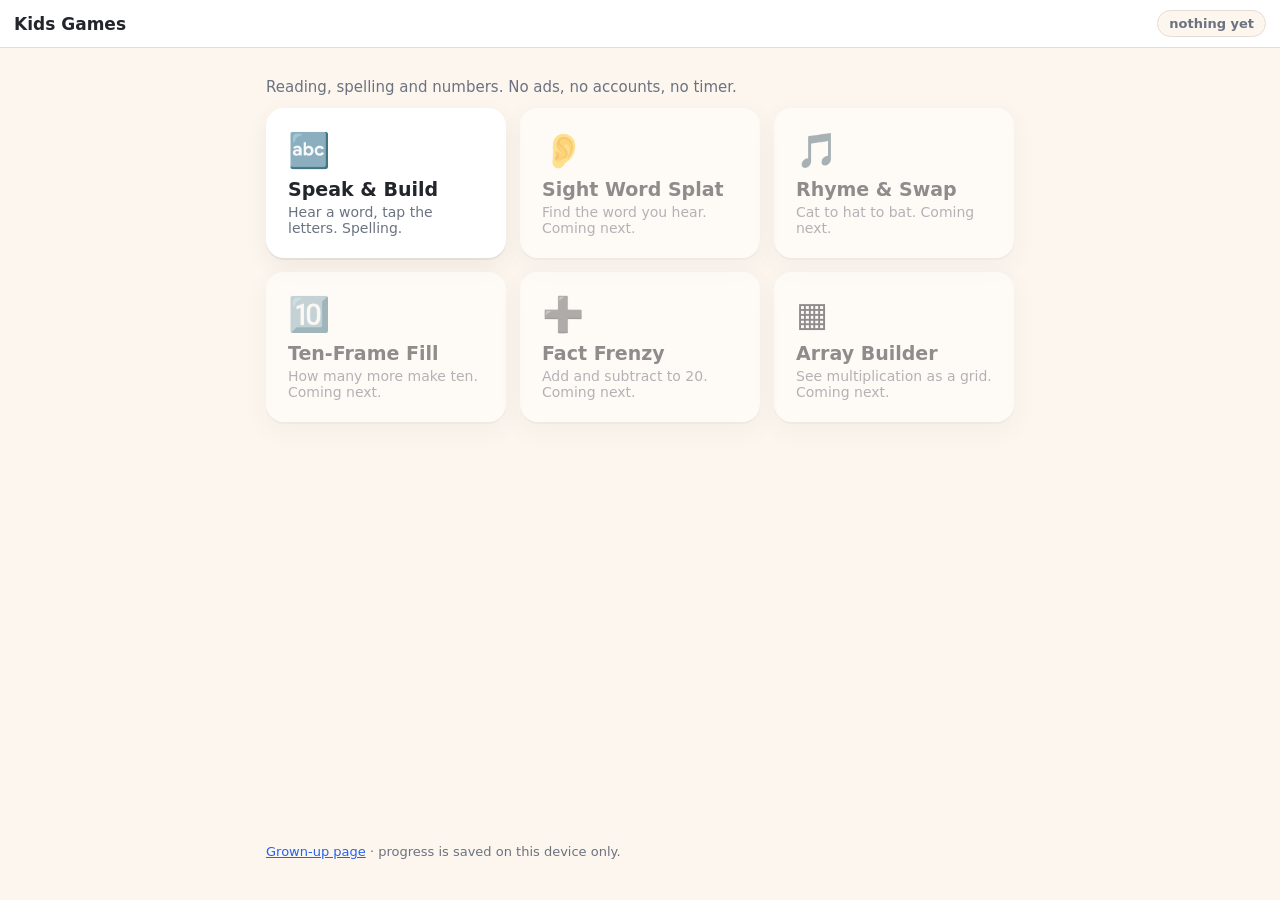
==== index.html @ 1780ec0a "Version the shared assets and keep the headless tests in dev/" ====
<!DOCTYPE html>
<html lang="en">
<head>
<meta charset="utf-8">
<meta name="viewport" content="width=device-width, initial-scale=1, viewport-fit=cover">
<meta name="theme-color" content="#fdf6ee">
<title>Kids Games</title>
<link rel="stylesheet" href="shared/style.css?v=1">
</head>
<body>
<div class="bar">
  <span class="title">Kids Games</span>
  <span class="badge" id="progressBadge">—</span>
</div>

<div class="wrap">
  <p style="color:var(--ink-soft);font-size:15px;margin:14px 0 4px">
    Reading, spelling and numbers. No ads, no accounts, no timer.
  </p>

  <div class="hub-grid">
    <a class="game-card" href="games/speak-build/index.html">
      <span class="emoji">🔤</span>
      <span class="name">Speak &amp; Build</span>
      <span class="sub">Hear a word, tap the letters. Spelling.</span>
    </a>

    <div class="game-card soon">
      <span class="emoji">👂</span>
      <span class="name">Sight Word Splat</span>
      <span class="sub">Find the word you hear. Coming next.</span>
    </div>

    <div class="game-card soon">
      <span class="emoji">🎵</span>
      <span class="name">Rhyme &amp; Swap</span>
      <span class="sub">Cat to hat to bat. Coming next.</span>
    </div>

    <div class="game-card soon">
      <span class="emoji">🔟</span>
      <span class="name">Ten-Frame Fill</span>
      <span class="sub">How many more make ten. Coming next.</span>
    </div>

    <div class="game-card soon">
      <span class="emoji">➕</span>
      <span class="name">Fact Frenzy</span>
      <span class="sub">Add and subtract to 20. Coming next.</span>
    </div>

    <div class="game-card soon">
      <span class="emoji">▦</span>
      <span class="name">Array Builder</span>
      <span class="sub">See multiplication as a grid. Coming next.</span>
    </div>
  </div>

  <p style="margin-top:auto;font-size:13px;color:var(--ink-soft);padding:12px 0">
    <a href="grown-up.html">Grown-up page</a> · progress is saved on this device only.
  </p>
</div>

<script src="shared/learn.js?v=1"></script>
<script>
(function () {
  var decks = Learn.decks();
  var total = 0, mastered = 0;
  decks.forEach(function (d) {
    var s = Learn.stats(d, null);
    total += s.total;
    mastered += s.mastered;
  });
  document.getElementById('progressBadge').textContent =
    total ? mastered + ' of ' + total + ' mastered' : 'nothing yet';
})();
</script>
</body>
</html>
---- shared/style.css ----
/* Shared look and feel. Big targets, high contrast, no motion that can't be
 * turned off. Everything sized for a tablet held by a 6-year-old. */
:root {
  --bg: #fdf6ee;
  --card: #ffffff;
  --ink: #22262b;
  --ink-soft: #6b7280;
  --line: #e6ddd2;
  --accent: #f97316;
  --accent-soft: #ffe4cc;
  --good: #16a34a;
  --good-soft: #dcfce7;
  --bad: #dc2626;
  --bad-soft: #fee2e2;
  --blue: #2563eb;
  --radius: 18px;
  --tap: 64px;
  --shadow: 0 2px 0 rgba(0, 0, 0, 0.06), 0 8px 24px rgba(0, 0, 0, 0.06);
}

* { box-sizing: border-box; }

html, body {
  margin: 0;
  padding: 0;
  background: var(--bg);
  color: var(--ink);
  font-family: ui-rounded, "SF Pro Rounded", "Segoe UI", Roboto, system-ui, -apple-system, sans-serif;
  -webkit-text-size-adjust: 100%;
  -webkit-tap-highlight-color: transparent;
}

body {
  min-height: 100vh;
  display: flex;
  flex-direction: column;
}

a { color: var(--blue); }

.wrap {
  width: 100%;
  max-width: 780px;
  margin: 0 auto;
  padding: 16px;
  flex: 1;
  display: flex;
  flex-direction: column;
}

/* ---- top bar ---- */
.bar {
  display: flex;
  align-items: center;
  gap: 10px;
  padding: 10px 14px;
  background: var(--card);
  border-bottom: 1px solid var(--line);
}
.bar .back {
  text-decoration: none;
  font-size: 28px;
  line-height: 1;
  color: var(--ink);
  padding: 4px 10px;
  border-radius: 12px;
}
.bar .back:active { background: var(--accent-soft); }
.bar .title { font-weight: 800; font-size: 17px; flex: 1; }
.bar .badge {
  font-size: 13px;
  font-weight: 700;
  color: var(--ink-soft);
  background: var(--bg);
  border: 1px solid var(--line);
  padding: 5px 11px;
  border-radius: 999px;
}

/* ---- progress dots ---- */
.dots { display: flex; gap: 6px; justify-content: center; padding: 12px 0 4px; }
.dots i {
  width: 12px; height: 12px; border-radius: 50%;
  background: var(--line);
  display: block;
}
.dots i.on { background: var(--accent); }
.dots i.good { background: var(--good); }
.dots i.bad { background: var(--bad); }

/* ---- buttons ---- */
button, .btn {
  font: inherit;
  border: 0;
  border-radius: var(--radius);
  background: var(--card);
  color: var(--ink);
  box-shadow: var(--shadow);
  cursor: pointer;
  touch-action: manipulation;
}

.big-btn {
  min-height: var(--tap);
  padding: 16px 28px;
  font-size: 20px;
  font-weight: 800;
}
.primary { background: var(--accent); color: #fff; }
.ghost { background: transparent; box-shadow: none; border: 2px solid var(--line); }
button:active { transform: translateY(1px); }
button:disabled { opacity: 0.45; }

/* ---- spoken prompt ---- */
.say-row { display: flex; gap: 12px; justify-content: center; align-items: center; padding: 10px 0 2px; }
.say-btn {
  min-height: 84px;
  min-width: 84px;
  font-size: 40px;
  background: var(--accent);
  color: #fff;
  border-radius: 50%;
  box-shadow: 0 6px 0 #c2410c;
}
.say-btn:active { transform: translateY(3px); box-shadow: 0 3px 0 #c2410c; }
.say-note { font-size: 15px; color: var(--ink-soft); text-align: center; }

main { margin: auto 0; }

/* ---- word slots ---- */
.slots {
  display: flex;
  gap: 10px;
  justify-content: center;
  flex-wrap: wrap;
  min-height: 90px;
  align-items: center;
  margin: 14px 0;
}
.slot {
  width: 62px; height: 76px;
  border-radius: 14px;
  border: 3px dashed var(--line);
  display: flex; align-items: center; justify-content: center;
  font-size: 38px; font-weight: 800;
  background: var(--card);
  text-transform: lowercase;
}
.slot.filled { border-style: solid; border-color: var(--accent); background: var(--accent-soft); }
.slot.good { border-color: var(--good); background: var(--good-soft); color: var(--good); }
.slot.bad { border-color: var(--bad); background: var(--bad-soft); color: var(--bad); }

/* ---- letter tiles ---- */
.tiles {
  display: flex;
  flex-wrap: wrap;
  gap: 10px;
  justify-content: center;
  padding: 8px 0 4px;
}
.tile {
  width: var(--tap); height: var(--tap);
  min-width: var(--tap);
  font-size: 30px;
  font-weight: 800;
  border-radius: 14px;
  background: var(--card);
  border: 2px solid var(--line);
  box-shadow: 0 3px 0 var(--line);
  display: flex; align-items: center; justify-content: center;
  text-transform: lowercase;
}
.tile:active { transform: translateY(2px); box-shadow: 0 1px 0 var(--line); }
.tile.used { opacity: 0.25; pointer-events: none; }

/* ---- feedback ---- */
.feedback {
  min-height: 42px;
  text-align: center;
  font-size: 22px;
  font-weight: 800;
  padding: 6px 0;
}
.feedback.good { color: var(--good); }
.feedback.bad { color: var(--bad); }

.shake { animation: shake 0.32s; }
@keyframes shake {
  0%, 100% { transform: translateX(0); }
  25% { transform: translateX(-7px); }
  75% { transform: translateX(7px); }
}
.pop { animation: pop 0.3s; }
@keyframes pop {
  0% { transform: scale(1); }
  45% { transform: scale(1.12); }
  100% { transform: scale(1); }
}

/* ---- toast ---- */
.toast {
  position: fixed;
  left: 50%;
  bottom: 26px;
  transform: translateX(-50%) translateY(20px);
  background: var(--ink);
  color: #fff;
  font-weight: 800;
  padding: 12px 20px;
  border-radius: 999px;
  opacity: 0;
  transition: opacity 0.2s, transform 0.2s;
  pointer-events: none;
  z-index: 50;
}
.toast.show { opacity: 1; transform: translateX(-50%) translateY(0); }

/* ---- summary card ---- */
.card {
  background: var(--card);
  border-radius: var(--radius);
  box-shadow: var(--shadow);
  padding: 22px;
}
.card h2 { margin: 0 0 6px; font-size: 24px; }
.card p { margin: 0 0 14px; color: var(--ink-soft); }
.stat-row { display: flex; gap: 14px; flex-wrap: wrap; margin: 16px 0; }
.stat {
  flex: 1 1 120px;
  background: var(--bg);
  border-radius: 14px;
  padding: 14px;
  text-align: center;
}
.stat b { display: block; font-size: 30px; }
.stat span { font-size: 13px; color: var(--ink-soft); font-weight: 700; text-transform: uppercase; letter-spacing: 0.04em; }

.hidden { display: none !important; }

/* ---- hub grid ---- */
.hub-grid {
  display: grid;
  grid-template-columns: repeat(auto-fill, minmax(210px, 1fr));
  gap: 14px;
  padding: 8px 0 24px;
}
.game-card {
  display: block;
  text-decoration: none;
  color: var(--ink);
  background: var(--card);
  border-radius: var(--radius);
  box-shadow: var(--shadow);
  padding: 20px;
  min-height: 130px;
  border: 2px solid transparent;
}
.game-card .emoji { font-size: 34px; display: block; margin-bottom: 8px; }
.game-card .name { font-weight: 800; font-size: 19px; display: block; }
.game-card .sub { font-size: 14px; color: var(--ink-soft); display: block; margin-top: 4px; }
.game-card:active { border-color: var(--accent); }
.game-card.soon { opacity: 0.5; pointer-events: none; }

@media (max-width: 420px) {
  .slot { width: 50px; height: 64px; font-size: 30px; }
  .tile { width: 58px; height: 58px; min-width: 58px; font-size: 26px; }
  .say-btn { min-height: 72px; min-width: 72px; font-size: 34px; }
}

@media (prefers-reduced-motion: reduce) {
  * { animation: none !important; transition: none !important; }
}
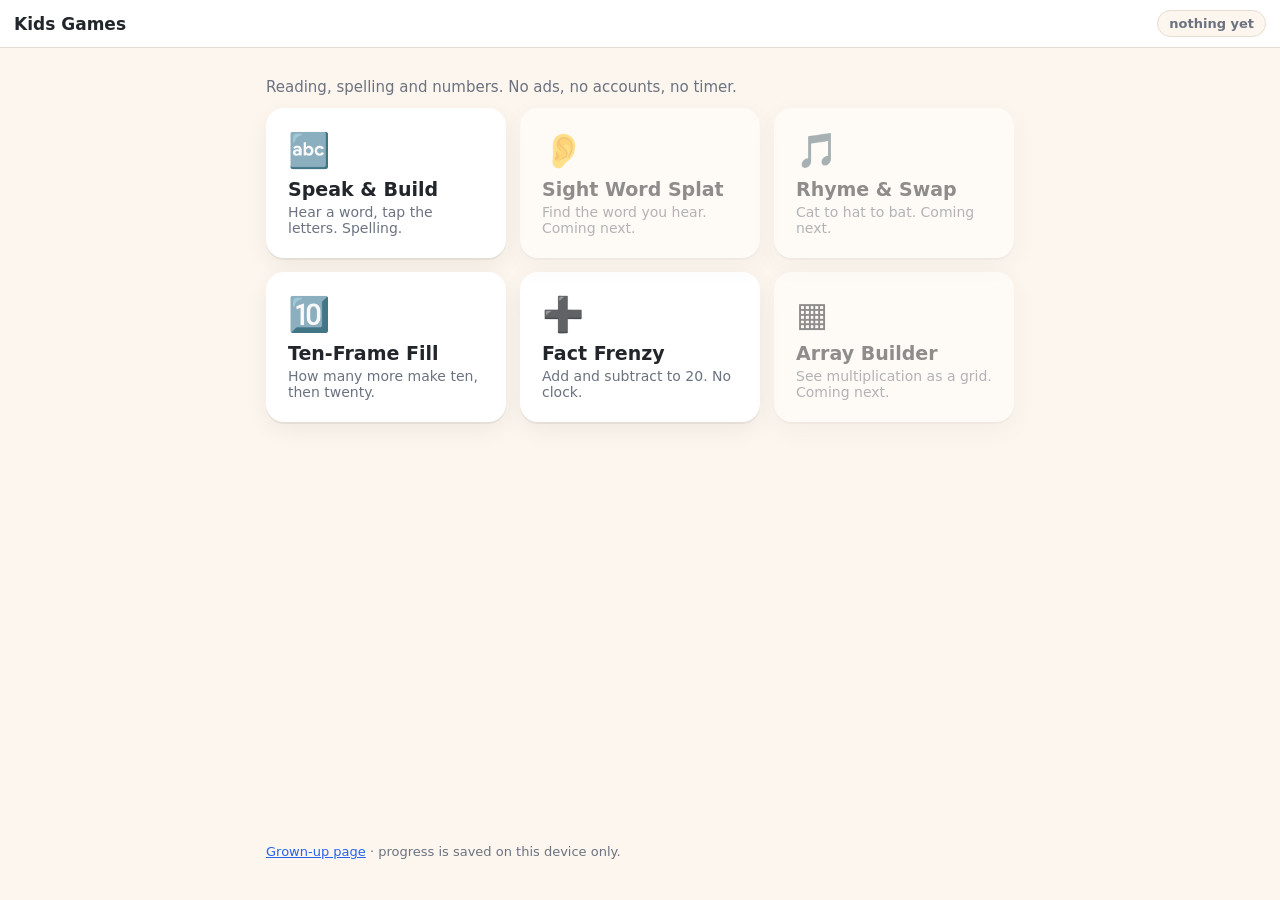
==== commit 09bad49a: "Add Ten-Frame Fill and Fact Frenzy Ten-Frame Fill: count the empty boxes in a ten-frame, tap how man" ====
--- a/index.html
+++ b/index.html
@@ -5,7 +5,7 @@
 <meta name="viewport" content="width=device-width, initial-scale=1, viewport-fit=cover">
 <meta name="theme-color" content="#fdf6ee">
 <title>Kids Games</title>
-<link rel="stylesheet" href="shared/style.css?v=1">
+<link rel="stylesheet" href="shared/style.css?v=3">
 </head>
 <body>
 <div class="bar">
@@ -37,17 +37,17 @@
       <span class="sub">Cat to hat to bat. Coming next.</span>
     </div>
 
-    <div class="game-card soon">
+    <a class="game-card" href="games/ten-frame/index.html">
       <span class="emoji">🔟</span>
       <span class="name">Ten-Frame Fill</span>
-      <span class="sub">How many more make ten. Coming next.</span>
-    </div>
+      <span class="sub">How many more make ten, then twenty.</span>
+    </a>
 
-    <div class="game-card soon">
+    <a class="game-card" href="games/fact-frenzy/index.html">
       <span class="emoji">➕</span>
       <span class="name">Fact Frenzy</span>
-      <span class="sub">Add and subtract to 20. Coming next.</span>
-    </div>
+      <span class="sub">Add and subtract to 20. No clock.</span>
+    </a>
 
     <div class="game-card soon">
       <span class="emoji">▦</span>
@@ -61,18 +61,18 @@
   </p>
 </div>
 
-<script src="shared/learn.js?v=1"></script>
+<script src="shared/learn.js?v=2"></script>
 <script>
 (function () {
   var decks = Learn.decks();
-  var total = 0, mastered = 0;
+  var practiced = 0, mastered = 0;
   decks.forEach(function (d) {
     var s = Learn.stats(d, null);
-    total += s.total;
+    practiced += s.mastered + s.learning;
     mastered += s.mastered;
   });
   document.getElementById('progressBadge').textContent =
-    total ? mastered + ' of ' + total + ' mastered' : 'nothing yet';
+    practiced ? mastered + ' mastered · ' + practiced + ' practiced' : 'nothing yet';
 })();
 </script>
 </body>
--- a/shared/style.css
+++ b/shared/style.css
@@ -197,6 +197,89 @@
   100% { transform: scale(1); }
 }
 
+/* ---- maths: ten frames ---- */
+.prompt {
+  text-align: center;
+  font-size: 20px;
+  font-weight: 800;
+  color: var(--ink-soft);
+  margin: 10px 0 2px;
+}
+.frames { display: flex; gap: 16px; justify-content: center; flex-wrap: wrap; margin: 10px 0 4px; }
+.frame {
+  display: grid;
+  grid-template-columns: repeat(5, 1fr);
+  gap: 6px;
+  background: var(--card);
+  border: 3px solid #ddd2c4;
+  border-radius: 16px;
+  padding: 8px;
+  box-shadow: var(--shadow);
+}
+.cell {
+  width: 44px;
+  height: 44px;
+  border-radius: 9px;
+  border: 2px solid var(--line);
+  background: var(--bg);
+}
+.cell.on { background: var(--blue); border-color: #1d4ed8; }
+.cell.added { background: var(--accent); border-color: #c2410c; }
+
+/* ---- maths: answers ---- */
+.choices { display: grid; gap: 10px; margin-top: 6px; }
+.choices.two { grid-template-columns: repeat(2, 1fr); }
+.choices.numbers { grid-template-columns: repeat(4, 1fr); }
+.choice {
+  min-height: 70px;
+  font-size: 30px;
+  font-weight: 900;
+  border-radius: 16px;
+  background: var(--card);
+  border: 2px solid var(--line);
+  box-shadow: 0 3px 0 var(--line);
+}
+.choices.numbers .choice { min-height: 58px; font-size: 26px; border-radius: 14px; }
+.choice.good { border-color: var(--good); background: var(--good-soft); color: var(--good); }
+.choice.bad { border-color: var(--bad); background: var(--bad-soft); color: var(--bad); }
+.choice:disabled { opacity: 0.55; }
+
+.equation {
+  text-align: center;
+  font-size: clamp(34px, 11vw, 56px);
+  font-weight: 900;
+  letter-spacing: 1px;
+  margin: 14px 0 6px;
+}
+.counters {
+  display: flex;
+  gap: 18px;
+  justify-content: center;
+  flex-wrap: wrap;
+  min-height: 56px;
+  margin: 4px 0 6px;
+}
+.dots-row { display: grid; grid-template-columns: repeat(5, auto); gap: 5px; align-content: start; }
+.pip { width: 16px; height: 16px; border-radius: 50%; background: var(--blue); display: block; }
+.pip.accent { background: var(--accent); }
+.pip.gone { background: var(--line); }
+
+@media (max-width: 420px) {
+  .cell { width: 34px; height: 34px; border-radius: 7px; }
+  .frame { gap: 5px; padding: 6px; }
+  .choice { min-height: 62px; }
+}
+
+/* ---- confetti ---- */
+.confetti-canvas {
+  position: fixed;
+  inset: 0;
+  width: 100%;
+  height: 100%;
+  pointer-events: none;
+  z-index: 60;
+}
+
 /* ---- toast ---- */
 .toast {
   position: fixed;
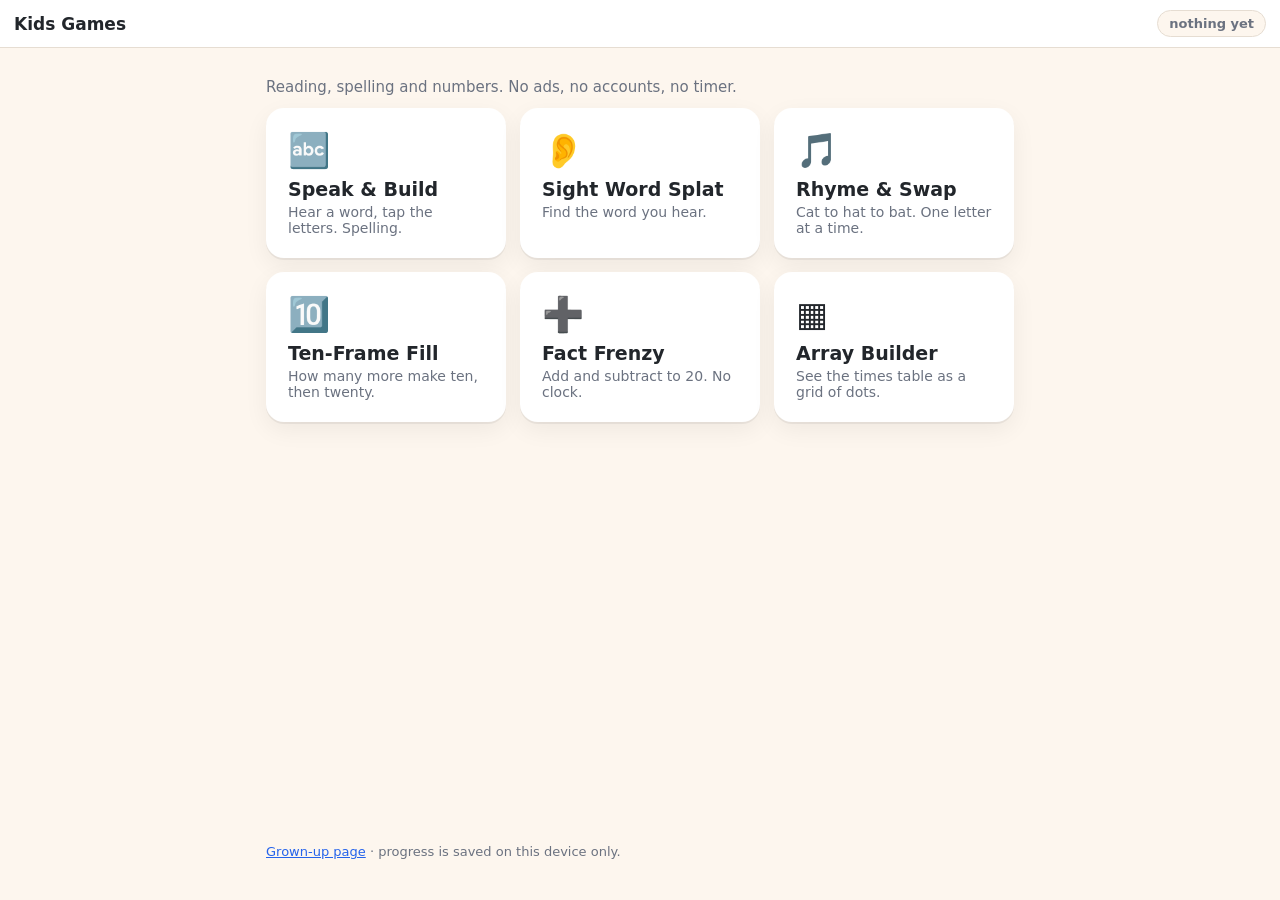
==== commit e6f47745: "Add the last three games: sight words, rhyme swap, array builder - Sight Word Splat: hear a word, ta" ====
--- a/index.html
+++ b/index.html
@@ -5,7 +5,7 @@
 <meta name="viewport" content="width=device-width, initial-scale=1, viewport-fit=cover">
 <meta name="theme-color" content="#fdf6ee">
 <title>Kids Games</title>
-<link rel="stylesheet" href="shared/style.css?v=3">
+<link rel="stylesheet" href="shared/style.css?v=4">
 </head>
 <body>
 <div class="bar">
@@ -25,17 +25,17 @@
       <span class="sub">Hear a word, tap the letters. Spelling.</span>
     </a>
 
-    <div class="game-card soon">
+    <a class="game-card" href="games/sight-word-splat/index.html">
       <span class="emoji">👂</span>
       <span class="name">Sight Word Splat</span>
-      <span class="sub">Find the word you hear. Coming next.</span>
-    </div>
+      <span class="sub">Find the word you hear.</span>
+    </a>
 
-    <div class="game-card soon">
+    <a class="game-card" href="games/rhyme-swap/index.html">
       <span class="emoji">🎵</span>
       <span class="name">Rhyme &amp; Swap</span>
-      <span class="sub">Cat to hat to bat. Coming next.</span>
-    </div>
+      <span class="sub">Cat to hat to bat. One letter at a time.</span>
+    </a>
 
     <a class="game-card" href="games/ten-frame/index.html">
       <span class="emoji">🔟</span>
@@ -49,11 +49,11 @@
       <span class="sub">Add and subtract to 20. No clock.</span>
     </a>
 
-    <div class="game-card soon">
+    <a class="game-card" href="games/array-builder/index.html">
       <span class="emoji">▦</span>
       <span class="name">Array Builder</span>
-      <span class="sub">See multiplication as a grid. Coming next.</span>
-    </div>
+      <span class="sub">See the times table as a grid of dots.</span>
+    </a>
   </div>
 
   <p style="margin-top:auto;font-size:13px;color:var(--ink-soft);padding:12px 0">
--- a/shared/style.css
+++ b/shared/style.css
@@ -270,6 +270,71 @@
   .choice { min-height: 62px; }
 }
 
+/* ---- sight words ---- */
+.word-grid {
+  display: grid;
+  grid-template-columns: repeat(2, 1fr);
+  gap: 12px;
+  margin: 8px 0 4px;
+}
+.word-tile {
+  min-height: 72px;
+  font-size: 26px;
+  font-weight: 800;
+  border-radius: 16px;
+  background: var(--card);
+  border: 2px solid var(--line);
+  box-shadow: 0 3px 0 var(--line);
+  text-transform: lowercase;
+  letter-spacing: 0.02em;
+}
+.word-tile.long { font-size: 21px; }
+.word-tile.good { border-color: var(--good); background: var(--good-soft); color: var(--good); }
+.word-tile.bad { border-color: var(--bad); background: var(--bad-soft); color: var(--bad); }
+.word-tile:disabled { opacity: 0.55; }
+
+/* ---- rhyme & swap ---- */
+.slot.blank {
+  border-color: var(--accent);
+  border-style: dashed;
+  background: var(--accent-soft);
+}
+.slot.given {
+  border-style: solid;
+  border-color: var(--line);
+  color: var(--ink-soft);
+  background: var(--bg);
+}
+.choices.rhyme { grid-template-columns: repeat(4, 1fr); }
+.choice.letter {
+  min-height: 74px;
+  font-size: 34px;
+  text-transform: lowercase;
+}
+
+/* ---- arrays ---- */
+.array {
+  display: flex;
+  flex-direction: column;
+  gap: 4px;
+  align-items: center;
+  margin: 6px 0 8px;
+}
+.arr-row { display: flex; gap: 4px; }
+.arr-dot {
+  width: 13px;
+  height: 13px;
+  border-radius: 50%;
+  background: var(--accent);
+  display: block;
+}
+
+@media (max-width: 420px) {
+  .word-tile { min-height: 64px; font-size: 23px; }
+  .word-tile.long { font-size: 19px; }
+  .arr-dot { width: 11px; height: 11px; }
+}
+
 /* ---- confetti ---- */
 .confetti-canvas {
   position: fixed;
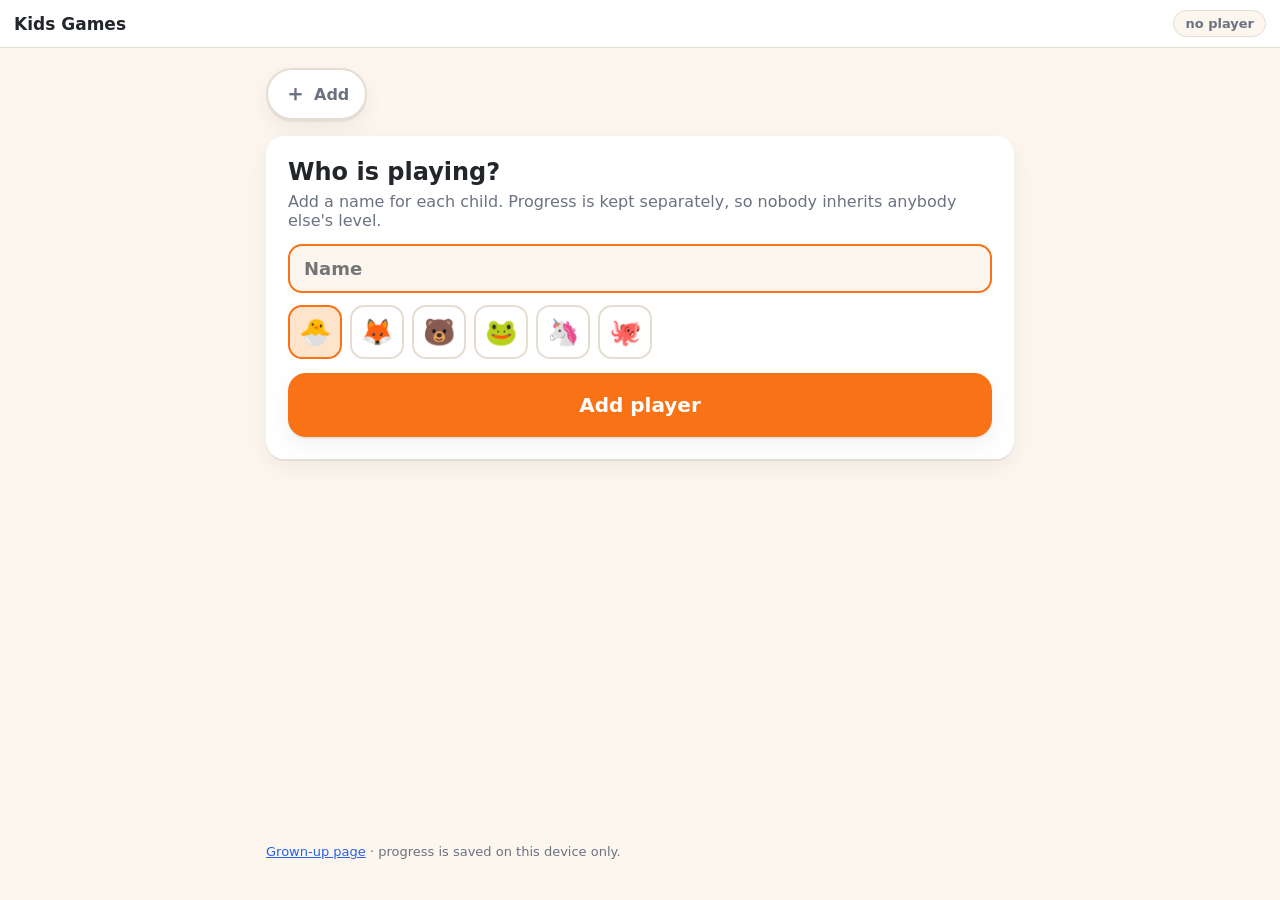
==== commit 38956cc2: "Per-kid profiles, and the site installs and runs offline Profiles: progress is stored per child (kg." ====
--- a/index.html
+++ b/index.html
@@ -4,8 +4,39 @@
 <meta charset="utf-8">
 <meta name="viewport" content="width=device-width, initial-scale=1, viewport-fit=cover">
 <meta name="theme-color" content="#fdf6ee">
+<meta name="apple-mobile-web-app-capable" content="yes">
+<meta name="apple-mobile-web-app-title" content="Kids Games">
+<meta name="apple-mobile-web-app-status-bar-style" content="default">
 <title>Kids Games</title>
-<link rel="stylesheet" href="shared/style.css?v=4">
+<link rel="manifest" href="manifest.webmanifest">
+<link rel="apple-touch-icon" href="icons/icon-180.png">
+<link rel="icon" href="icons/icon-192.png">
+<link rel="stylesheet" href="shared/style.css?v=5">
+<style>
+  .players { display: flex; gap: 10px; flex-wrap: wrap; margin: 4px 0 6px; }
+  .player-chip {
+    display: flex; align-items: center; gap: 8px;
+    padding: 10px 16px; border-radius: 999px; min-height: 52px;
+    background: var(--card); border: 2px solid var(--line);
+    box-shadow: var(--shadow); font-weight: 800; font-size: 16px;
+  }
+  .player-chip .em { font-size: 22px; line-height: 1; }
+  .player-chip.on { border-color: var(--accent); background: var(--accent-soft); }
+  .player-chip.add { color: var(--ink-soft); }
+  .name-row { display: flex; gap: 10px; margin: 12px 0; }
+  .name-row input {
+    flex: 1; font: inherit; font-size: 18px; font-weight: 700;
+    padding: 12px 14px; border-radius: 14px;
+    border: 2px solid var(--line); background: var(--bg); color: var(--ink);
+  }
+  .name-row input:focus { outline: none; border-color: var(--accent); }
+  .emoji-row { display: flex; gap: 8px; flex-wrap: wrap; margin-bottom: 14px; }
+  .emoji-pick {
+    width: 54px; height: 54px; font-size: 26px; border-radius: 14px;
+    background: var(--card); border: 2px solid var(--line); box-shadow: none;
+  }
+  .emoji-pick.on { border-color: var(--accent); background: var(--accent-soft); }
+</style>
 </head>
 <body>
 <div class="bar">
@@ -14,11 +45,30 @@
 </div>
 
 <div class="wrap">
-  <p style="color:var(--ink-soft);font-size:15px;margin:14px 0 4px">
+  <div class="players" id="players"></div>
+
+  <div id="setup" class="card hidden" style="margin:10px 0 16px">
+    <h2 id="setupTitle">Who is playing?</h2>
+    <p id="setupSub">Add a name for each child. Progress is kept separately, so nobody inherits anybody else's level.</p>
+    <div class="name-row">
+      <input id="nameInput" type="text" maxlength="14" placeholder="Name" autocapitalize="words" autocomplete="off">
+    </div>
+    <div class="emoji-row" id="emojiRow"></div>
+    <div style="display:flex;gap:10px">
+      <button class="big-btn primary" id="addBtn" style="flex:1">Add player</button>
+      <button class="big-btn ghost hidden" id="cancelBtn" style="font-size:16px">Cancel</button>
+    </div>
+  </div>
+
+  <p id="pickNote" class="hidden" style="color:var(--ink-soft);font-size:15px;margin:12px 0 4px">
+    Pick your name to start.
+  </p>
+
+  <p id="blurb" style="color:var(--ink-soft);font-size:15px;margin:14px 0 4px">
     Reading, spelling and numbers. No ads, no accounts, no timer.
   </p>
 
-  <div class="hub-grid">
+  <div class="hub-grid" id="grid">
     <a class="game-card" href="games/speak-build/index.html">
       <span class="emoji">🔤</span>
       <span class="name">Speak &amp; Build</span>
@@ -61,18 +111,134 @@
   </p>
 </div>
 
-<script src="shared/learn.js?v=2"></script>
+<script src="shared/learn.js?v=5"></script>
+<script src="shared/pwa.js?v=1"></script>
 <script>
 (function () {
-  var decks = Learn.decks();
-  var practiced = 0, mastered = 0;
-  decks.forEach(function (d) {
-    var s = Learn.stats(d, null);
-    practiced += s.mastered + s.learning;
-    mastered += s.mastered;
+  'use strict';
+
+  var EMOJI = ['🐣', '🦊', '🐻', '🐸', '🦄', '🐙'];
+  var el = function (id) { return document.getElementById(id); };
+  var picked = EMOJI[0];
+  var adding = false;
+
+  function active() { return Learn.activePlayer(); }
+
+  function updateBadge() {
+    var p = active();
+    var b = el('progressBadge');
+    if (!p) { b.textContent = 'no player'; return; }
+    var decks = Learn.decks();
+    var practiced = 0, mastered = 0;
+    decks.forEach(function (d) {
+      var s = Learn.stats(d, null);
+      practiced += s.mastered + s.learning;
+      mastered += s.mastered;
+    });
+    b.textContent = p.name + ' · ' + (practiced ? mastered + ' mastered' : 'new');
+  }
+
+  function renderPlayers() {
+    var host = el('players');
+    var list = Learn.players();
+    var current = active();
+    host.innerHTML = '';
+
+    list.forEach(function (p) {
+      var b = document.createElement('button');
+      b.className = 'player-chip' + (current && current.id === p.id ? ' on' : '');
+      var em = document.createElement('span');
+      em.className = 'em';
+      em.textContent = p.emoji;
+      var nm = document.createElement('span');
+      nm.textContent = p.name;
+      b.appendChild(em);
+      b.appendChild(nm);
+      b.addEventListener('click', function () {
+        Learn.setActive(p.id);
+        adding = false;
+        render();
+      });
+      host.appendChild(b);
+    });
+
+    if (list.length < 6) {
+      var add = document.createElement('button');
+      add.className = 'player-chip add';
+      var plus = document.createElement('span');
+      plus.className = 'em';
+      plus.textContent = '＋';
+      var lbl = document.createElement('span');
+      lbl.textContent = 'Add';
+      add.appendChild(plus);
+      add.appendChild(lbl);
+      add.addEventListener('click', function () {
+        adding = true;
+        render();
+      });
+      host.appendChild(add);
+    }
+  }
+
+  function renderEmoji() {
+    var host = el('emojiRow');
+    host.innerHTML = '';
+    EMOJI.forEach(function (e) {
+      var b = document.createElement('button');
+      b.className = 'emoji-pick' + (e === picked ? ' on' : '');
+      b.textContent = e;
+      b.addEventListener('click', function () {
+        picked = e;
+        renderEmoji();
+      });
+      host.appendChild(b);
+    });
+  }
+
+  function render() {
+    var list = Learn.players();
+    var current = active();
+
+    renderPlayers();
+    updateBadge();
+
+    var showSetup = list.length === 0 || adding;
+    el('setup').classList.toggle('hidden', !showSetup);
+    el('setupTitle').textContent = list.length === 0 ? 'Who is playing?' : 'Add another player';
+    el('cancelBtn').classList.toggle('hidden', list.length === 0);
+    el('grid').classList.toggle('hidden', !current || adding);
+    el('pickNote').classList.toggle('hidden', !!current || showSetup);
+    el('blurb').classList.toggle('hidden', !current);
+
+    if (showSetup) {
+      renderEmoji();
+      if (window.matchMedia && window.matchMedia('(hover: hover)').matches) {
+        el('nameInput').focus();
+      }
+    }
+  }
+
+  el('addBtn').addEventListener('click', function () {
+    var name = el('nameInput').value.trim();
+    if (!name) { el('nameInput').focus(); return; }
+    var id = Learn.addPlayer(name, picked);
+    Learn.setActive(id);
+    el('nameInput').value = '';
+    picked = EMOJI[Learn.players().length % EMOJI.length];
+    adding = false;
+    render();
   });
-  document.getElementById('progressBadge').textContent =
-    practiced ? mastered + ' mastered · ' + practiced + ' practiced' : 'nothing yet';
+
+  el('nameInput').addEventListener('keydown', function (e) {
+    if (e.key === 'Enter') el('addBtn').click();
+  });
+
+  el('cancelBtn').addEventListener('click', function () {
+    adding = false;
+    render();
+  });
+
+  render();
 })();
 </script>
 </body>
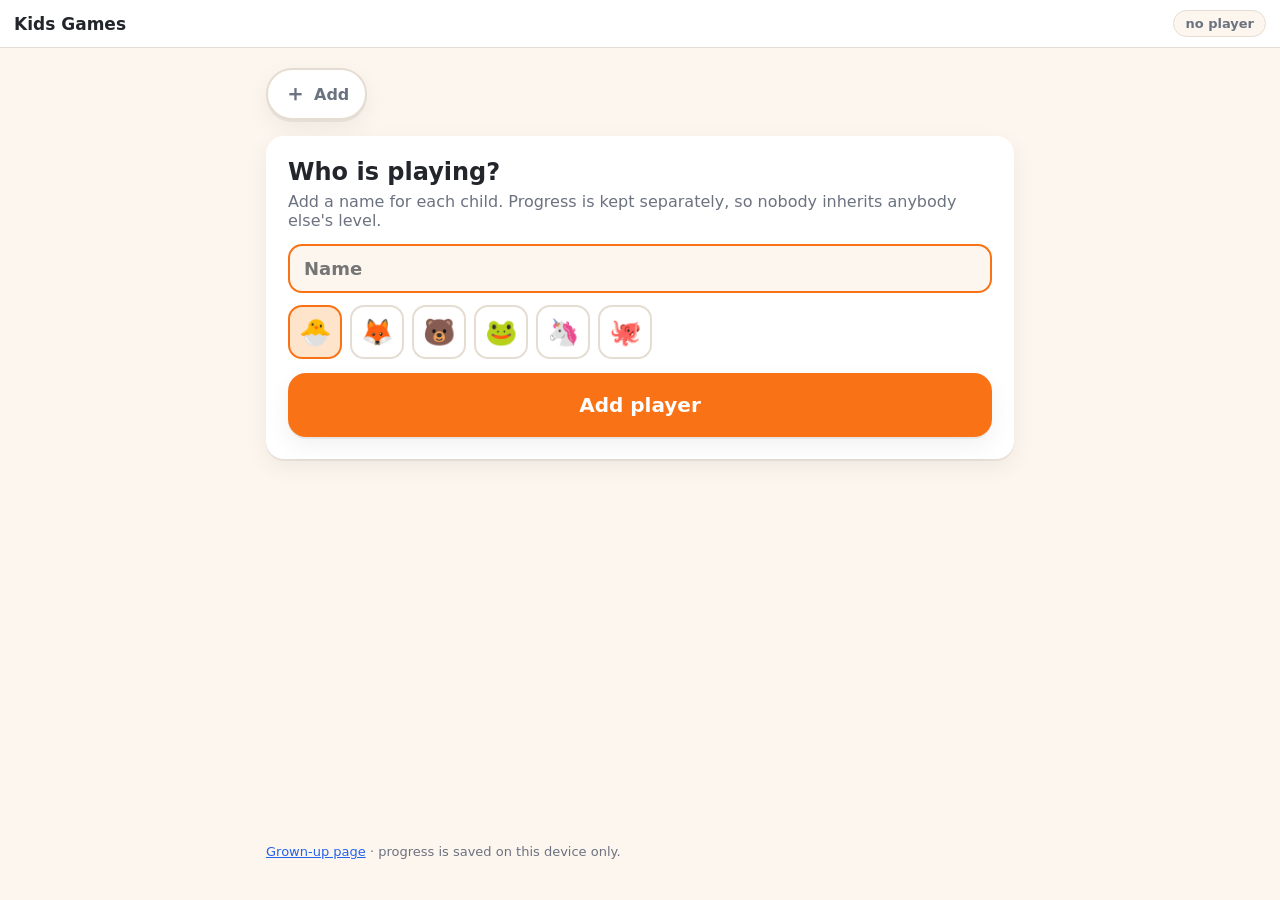
==== commit 22f882d0: "Number line, finish the sentence, and the sticker shelf - Number Line: a fixed 0-20 line marks the s" ====
--- a/index.html
+++ b/index.html
@@ -11,7 +11,7 @@
 <link rel="manifest" href="manifest.webmanifest">
 <link rel="apple-touch-icon" href="icons/icon-180.png">
 <link rel="icon" href="icons/icon-192.png">
-<link rel="stylesheet" href="shared/style.css?v=5">
+<link rel="stylesheet" href="shared/style.css?v=6">
 <style>
   .players { display: flex; gap: 10px; flex-wrap: wrap; margin: 4px 0 6px; }
   .player-chip {
@@ -104,6 +104,24 @@
       <span class="name">Array Builder</span>
       <span class="sub">See the times table as a grid of dots.</span>
     </a>
+
+    <a class="game-card" href="games/number-line/index.html">
+      <span class="emoji">📏</span>
+      <span class="name">Number Line</span>
+      <span class="sub">Hop back to take away. Up to 20.</span>
+    </a>
+
+    <a class="game-card" href="games/sentence-fill/index.html">
+      <span class="emoji">📖</span>
+      <span class="name">Finish the Sentence</span>
+      <span class="sub">Read it, tap a word, choose the missing one.</span>
+    </a>
+
+    <a class="game-card" href="stickers.html" id="stickerCard">
+      <span class="emoji">🏅</span>
+      <span class="name">Stickers</span>
+      <span class="sub" id="stickerSub">Your shelf</span>
+    </a>
   </div>
 
   <p style="margin-top:auto;font-size:13px;color:var(--ink-soft);padding:12px 0">
@@ -113,6 +131,7 @@
 
 <script src="shared/learn.js?v=5"></script>
 <script src="shared/pwa.js?v=1"></script>
+<script src="shared/stickers.js?v=1"></script>
 <script>
 (function () {
   'use strict';
@@ -136,6 +155,16 @@
       mastered += s.mastered;
     });
     b.textContent = p.name + ' · ' + (practiced ? mastered + ' mastered' : 'new');
+  }
+
+  function updateStickers() {
+    var sub = document.getElementById('stickerSub');
+    if (!sub) return;
+    if (!active()) { sub.textContent = 'Your shelf'; return; }
+    var c = Stickers.count();
+    sub.textContent = c.fresh
+      ? c.fresh + ' new sticker' + (c.fresh > 1 ? 's' : '') + '!'
+      : c.earned + ' of ' + c.total + ' earned';
   }
 
   function renderPlayers() {
@@ -201,6 +230,7 @@
 
     renderPlayers();
     updateBadge();
+    updateStickers();
 
     var showSetup = list.length === 0 || adding;
     el('setup').classList.toggle('hidden', !showSetup);
--- a/shared/style.css
+++ b/shared/style.css
@@ -335,6 +335,147 @@
   .arr-dot { width: 11px; height: 11px; }
 }
 
+/* ---- number line ---- */
+.line {
+  display: flex;
+  justify-content: space-between;
+  align-items: flex-start;
+  gap: 1px;
+  margin: 4px 0 6px;
+  padding: 6px 2px 0;
+  border-bottom: 3px solid var(--line);
+}
+.tick {
+  flex: 1 1 0;
+  min-width: 0;
+  display: flex;
+  flex-direction: column;
+  align-items: center;
+  gap: 2px;
+  padding-bottom: 6px;
+  position: relative;
+}
+.tick i {
+  width: 2px;
+  height: 12px;
+  background: var(--line);
+  display: block;
+}
+.tick.lab i { height: 18px; background: #b9ab99; }
+.tick span {
+  font-size: 11px;
+  font-weight: 800;
+  color: var(--ink-soft);
+  height: 14px;
+}
+.tick.start i { background: var(--blue); height: 24px; }
+.tick.start span { color: var(--blue); }
+.tick.on i { background: var(--accent); }
+.tick.end i { background: var(--accent); height: 26px; }
+.tick.end::after {
+  content: '';
+  position: absolute;
+  top: -6px;
+  width: 0; height: 0;
+  border-left: 6px solid transparent;
+  border-right: 6px solid transparent;
+  border-top: 8px solid var(--accent);
+}
+
+/* ---- finish the sentence ---- */
+.sentence {
+  display: flex;
+  flex-wrap: wrap;
+  gap: 6px 8px;
+  justify-content: center;
+  align-items: center;
+  margin: 10px 0 14px;
+  font-size: 26px;
+  font-weight: 800;
+  line-height: 1.5;
+}
+.word-btn {
+  background: transparent;
+  box-shadow: none;
+  border: 0;
+  padding: 2px 4px;
+  font: inherit;
+  color: var(--ink);
+  border-bottom: 2px dotted var(--line);
+}
+.word-btn:active { background: var(--accent-soft); }
+.blank-slot {
+  display: inline-flex;
+  align-items: center;
+  justify-content: center;
+  min-width: 84px;
+  padding: 2px 10px;
+  border-radius: 12px;
+  border: 3px dashed var(--accent);
+  background: var(--accent-soft);
+  color: var(--accent);
+}
+.blank-slot.filled {
+  border-style: solid;
+  border-color: var(--good);
+  background: var(--good-soft);
+  color: var(--good);
+}
+.choices.words { grid-template-columns: repeat(2, 1fr); }
+.choice.word {
+  font-size: 22px;
+  text-transform: lowercase;
+  min-height: 62px;
+  padding: 0 6px;
+}
+
+/* ---- stickers ---- */
+.sticker-grid {
+  display: grid;
+  grid-template-columns: repeat(3, 1fr);
+  gap: 12px;
+  margin: 8px 0 10px;
+}
+.sticker {
+  position: relative;
+  display: flex;
+  flex-direction: column;
+  align-items: center;
+  justify-content: center;
+  gap: 6px;
+  min-height: 108px;
+  padding: 12px 8px;
+  border-radius: 18px;
+  background: var(--card);
+  border: 2px solid var(--line);
+  box-shadow: var(--shadow);
+  text-align: center;
+}
+.sticker .art { font-size: 34px; line-height: 1; }
+.sticker .label { font-size: 12px; font-weight: 700; color: var(--ink-soft); line-height: 1.25; }
+.sticker.earned { border-color: var(--accent); background: var(--accent-soft); }
+.sticker.earned .label { color: var(--ink); }
+.sticker.locked { opacity: 0.55; }
+.sticker.locked .art { color: var(--line); font-size: 30px; }
+.sticker .new {
+  position: absolute;
+  top: -6px;
+  right: -4px;
+  background: var(--good);
+  color: #fff;
+  font-size: 10px;
+  font-weight: 800;
+  padding: 3px 7px;
+  border-radius: 999px;
+  letter-spacing: 0.04em;
+}
+
+@media (max-width: 420px) {
+  .sentence { font-size: 22px; }
+  .sticker { min-height: 96px; }
+  .sticker .art { font-size: 28px; }
+}
+
 /* ---- confetti ---- */
 .confetti-canvas {
   position: fixed;
